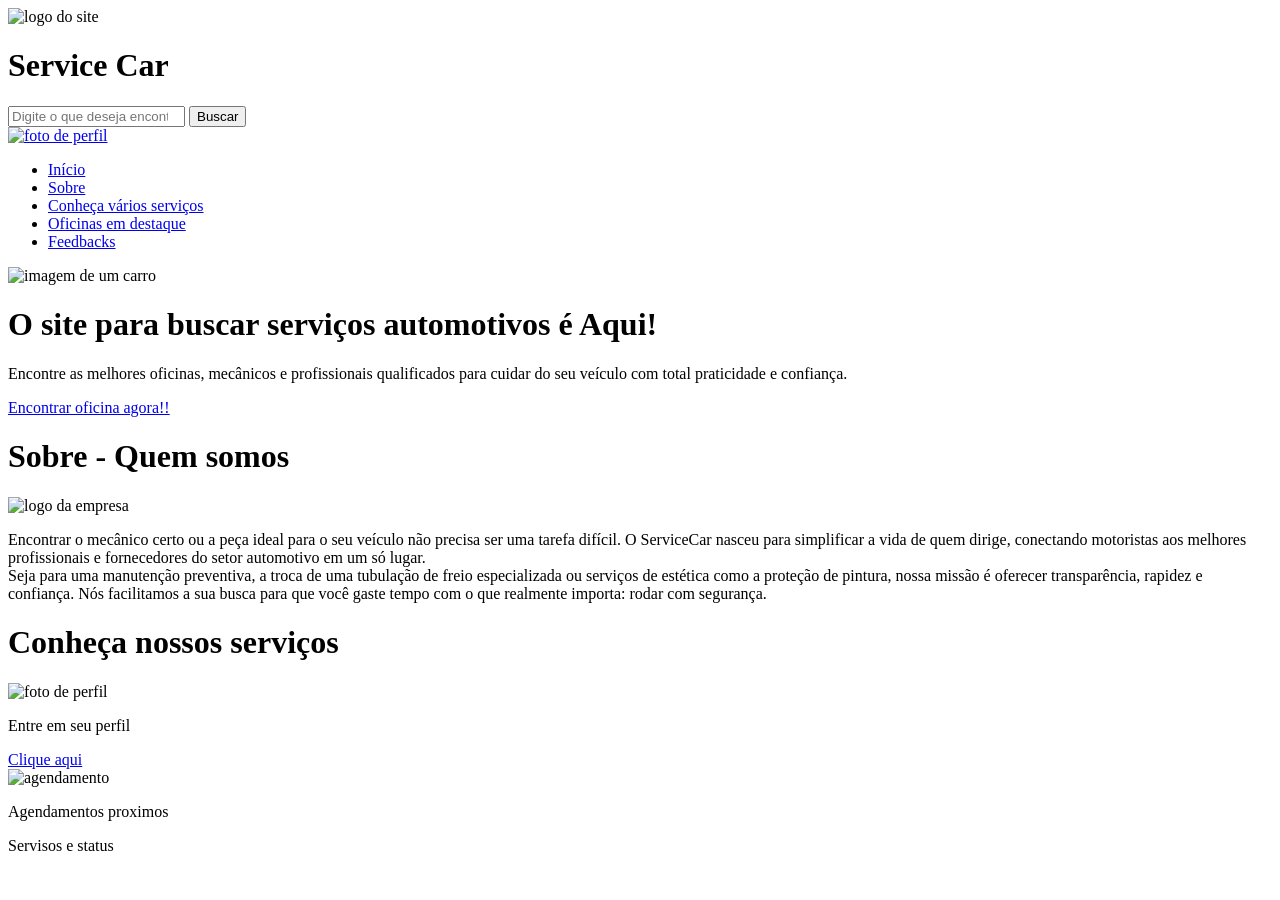
==== HTML/index.html @ d8a8ebe4 "organizei os arquivos em pastas css,html e js" ====
<!DOCTYPE html>
<html lang="en">
<head>
    <meta charset="UTF-8">
    <meta name="viewport" content="width=device-width, initial-scale=1.0">
    <title>Página inicial - Service Car</title>
    <link rel="stylesheet" href="syle.css">
</head>
<body>
    
    <header class="cabecalho">
        <img src="img_fred/logo_sc.png" alt="logo do site" class="logo-site">
        <h1>Service Car</h1>

        <div class="cabecalho_botoes">
            <form action="/buscar" method="get">
                <label for="pesquisa"></label>
                <input type="search" id="pesquisa" name="q" placeholder="Digite o que deseja encontrar">
                <button type="submit">Buscar</button>
            </form>

            <a href="dadoPessoal.html">
                <img src="img_fred/istockphoto-1495088043-612x612.jpg" alt="foto de perfil" class="foto-perfil">
            </a>
        </div>
    </header>

    <nav class="menus" aria-label="Navegação principal">
        <ul>
          <li><a href="#inicio">Início</a></li>
          <li><a href="#sobre">Sobre</a></li>
          <li><a href="#servicos">Conheça vários serviços</a></li>
          <li><a href="#oficinas-destaque">Oficinas em destaque</a></li>
          <li><a href="#feedbacks">Feedbacks</a></li>
        </ul>
    </nav>

    <div class="inicio">

       <div class="parte1">
            <img src="img_fred/images (4).jpg" alt="imagem de um carro">
       </div>

       <div class="titulos">
            <h1>O site para buscar serviços automotivos é Aqui!</h1>
            <p>Encontre as melhores oficinas, mecânicos e profissionais qualificados para cuidar do seu veículo com total praticidade e confiança.</p>

            <a href="pesquisar.html">Encontrar oficina agora!!</a>
       </div>

    </div>

    <main class="principal" id="sobre">
        
        <div class="sobre">
            <h1>Sobre - Quem somos</h1>

            <div class="_sobre">
                <img src="img_fred/logo_sc.png" alt="logo da empresa">

                <p>Encontrar o mecânico certo ou a peça ideal para o seu veículo não precisa ser uma tarefa difícil. O ServiceCar nasceu para simplificar a vida de quem dirige, conectando motoristas aos melhores profissionais e fornecedores do setor automotivo em um só lugar. <br>
                Seja para uma manutenção preventiva, a troca de uma tubulação de freio especializada ou serviços de estética como a proteção de pintura, nossa missão é oferecer transparência, rapidez e confiança. Nós facilitamos a sua busca para que você gaste tempo com o que realmente importa: rodar com segurança.
                </p>
            </div>
                
        </div>

        <div class="conheca_servisos" id="servicos">
            <h1>Conheça nossos serviços</h1>

            <div class="area_cliente_agendamentos">
                <article class="area_cliente">
                    <img src="img_fred/istockphoto-1495088043-612x612.jpg" alt="foto de perfil">
                    <p>Entre em seu perfil</p>
                    <a href="dadoPessoal.html">Clique aqui</a>
                </article>

                <article class="agendamentos_proximos">
                    <img src="img_fred/images_agendamento.png" alt="agendamento">
                    <P>Agendamentos proximos</P>


                </article>

                <article class="servisos_status">
                    <P>Servisos e status</P>
                </article>
            </div>
            

        </div>
        
    </main>

    
</body>
</html>
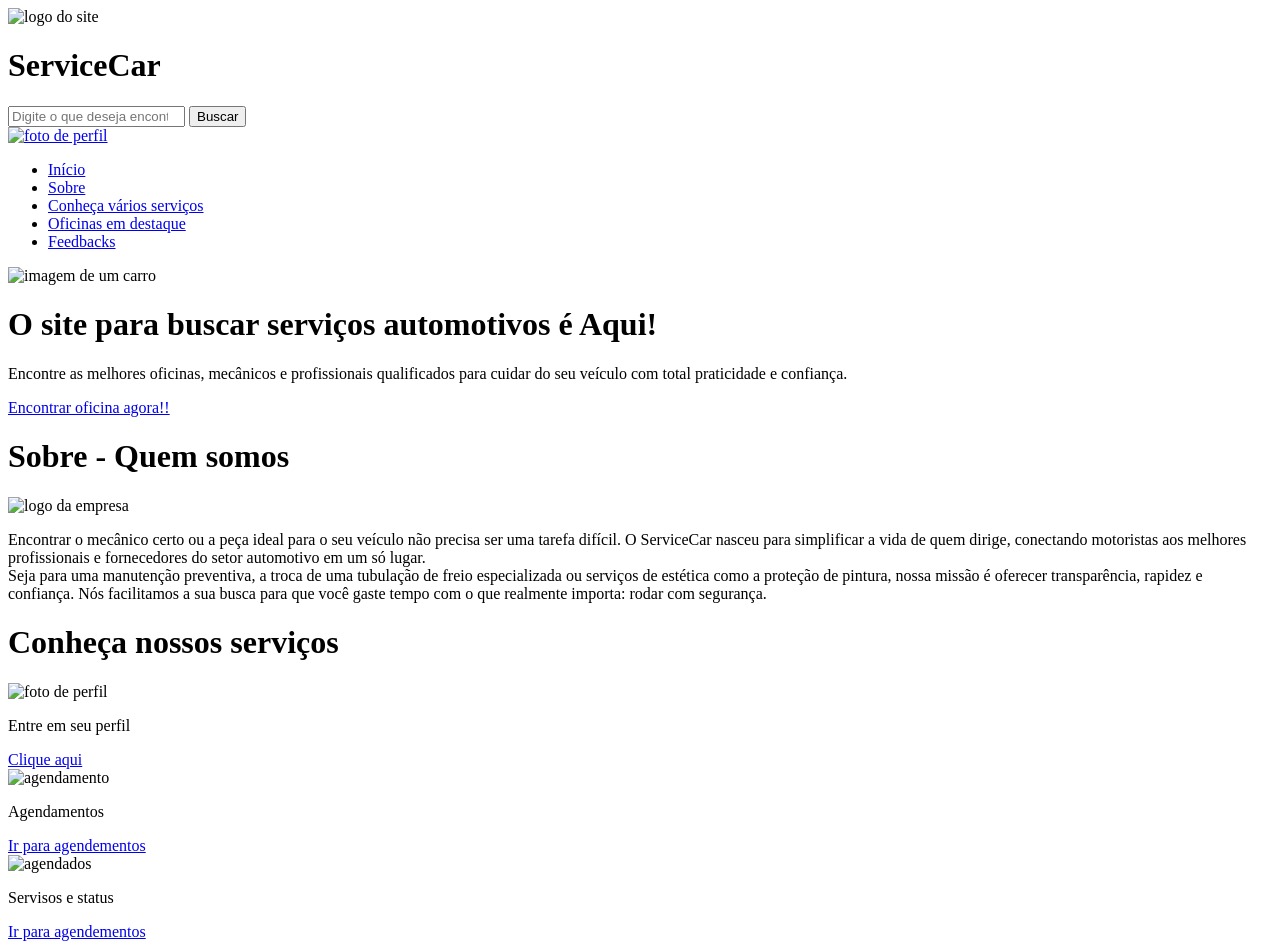
==== commit 2e3c8323: "Merge branch 'main' of https://github.com/servicecar-site/SERVICE_CAR_PROJETO_INTEGRADOR-" ====
--- a/HTML/index.html
+++ b/HTML/index.html
@@ -10,7 +10,7 @@
     
     <header class="cabecalho">
         <img src="img_fred/logo_sc.png" alt="logo do site" class="logo-site">
-        <h1>Service Car</h1>
+        <h1>ServiceCar</h1>
 
         <div class="cabecalho_botoes">
             <form action="/buscar" method="get">
@@ -77,13 +77,15 @@
 
                 <article class="agendamentos_proximos">
                     <img src="img_fred/images_agendamento.png" alt="agendamento">
-                    <P>Agendamentos proximos</P>
-
+                    <P>Agendamentos</P>
+                    <a href="https://gemini.google.com/app?hl=pt-BR">Ir para agendementos</a>
 
                 </article>
 
                 <article class="servisos_status">
+                    <img src="img_fred/images-mecanica.png" alt="agendados">
                     <P>Servisos e status</P>
+                    <a href="https://gemini.google.com/app?hl=pt-BR">Ir para agendementos</a>
                 </article>
             </div>
             
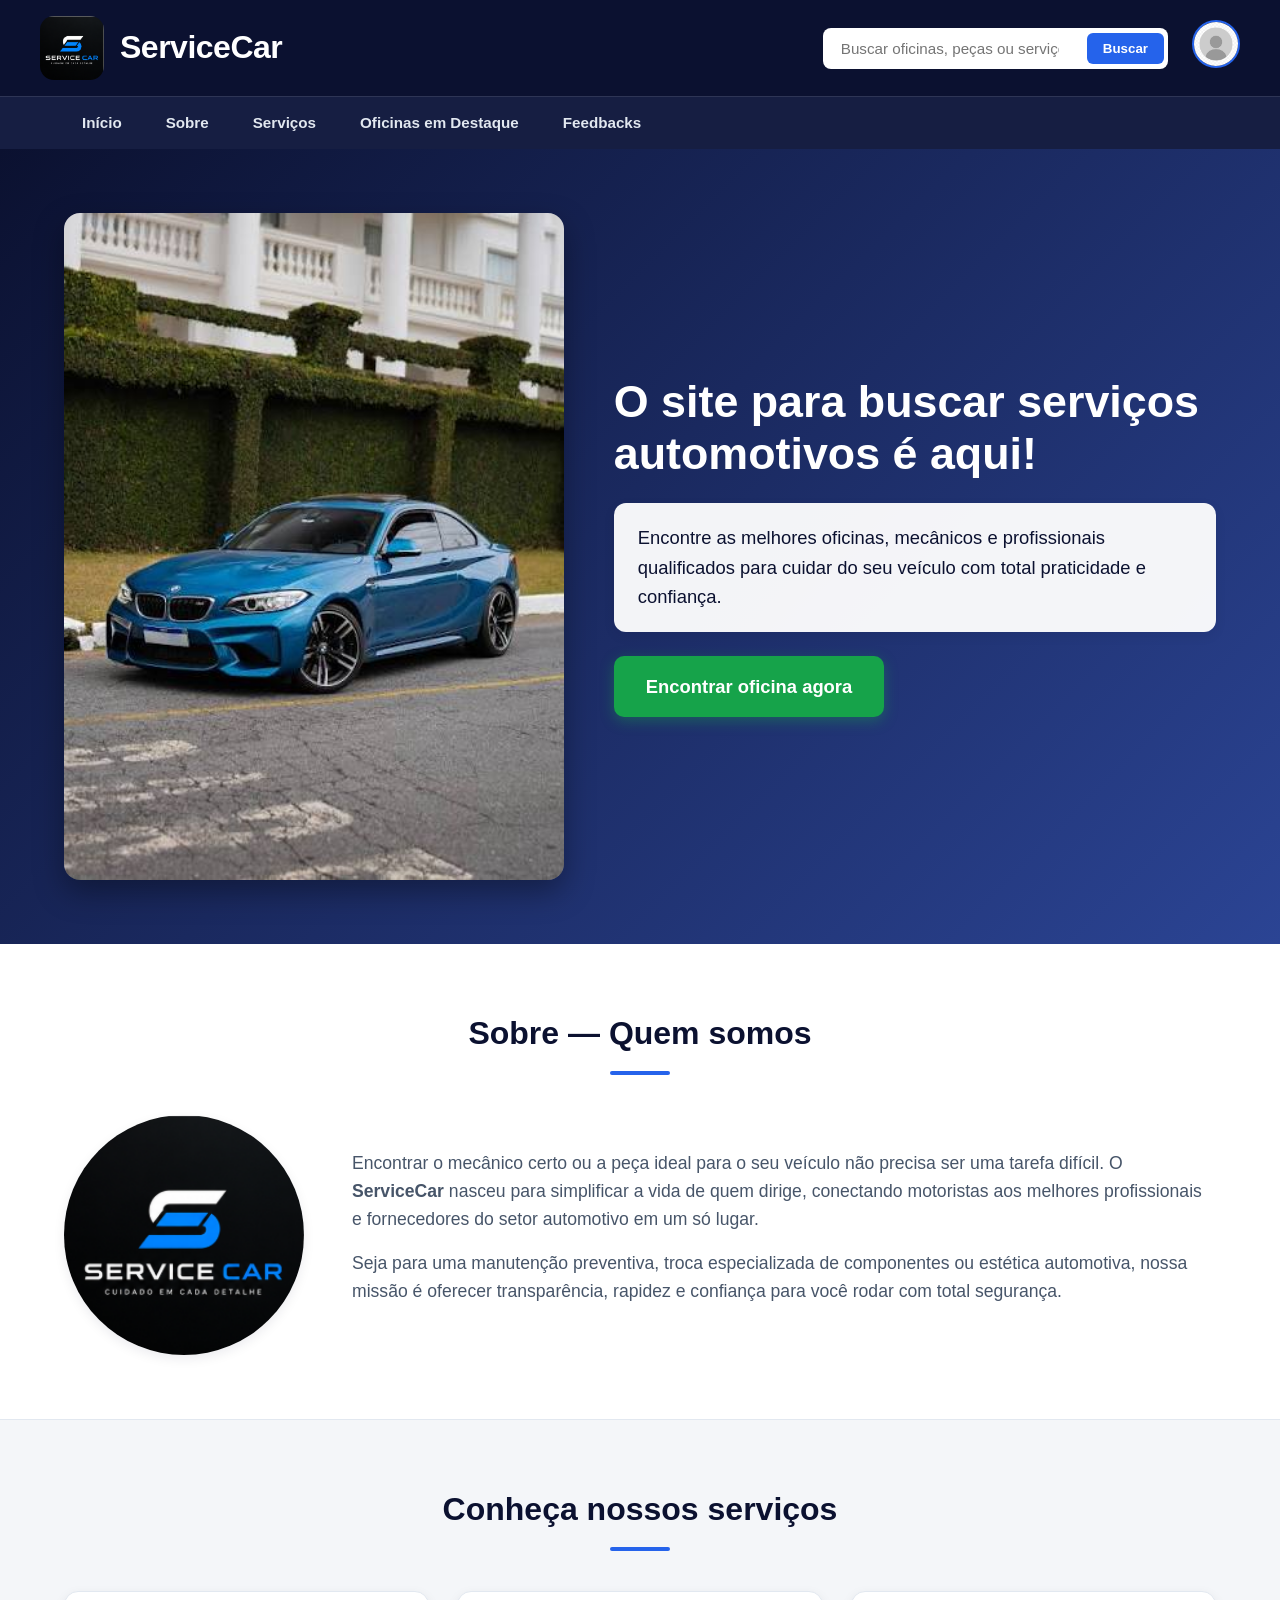
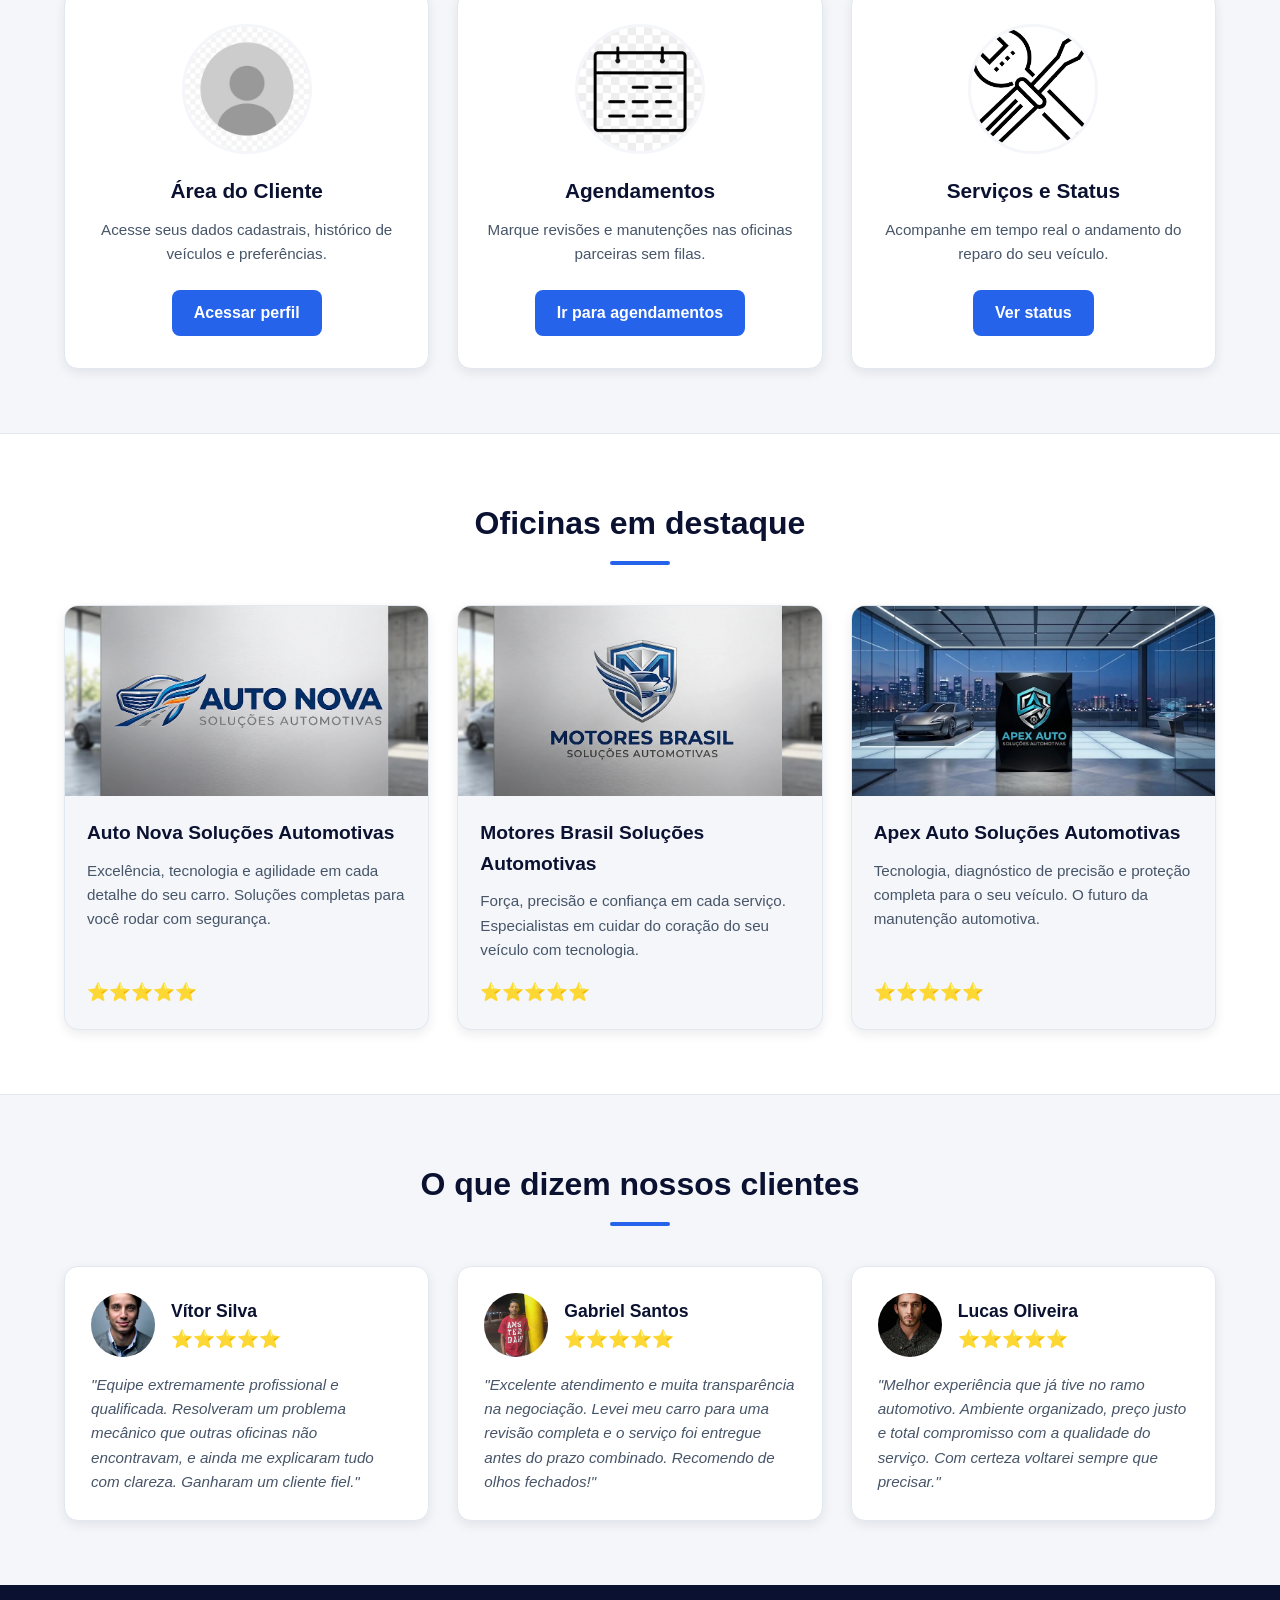
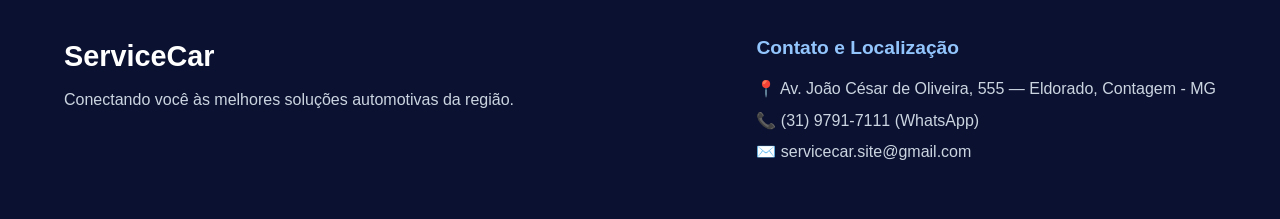
==== commit f9369f79: "ttt eee" ====
--- a/HTML/index.html
+++ b/HTML/index.html
@@ -4,96 +4,188 @@
     <meta charset="UTF-8">
     <meta name="viewport" content="width=device-width, initial-scale=1.0">
     <title>Página inicial - Service Car</title>
-    <link rel="stylesheet" href="syle.css">
+    <link rel="stylesheet" href="../CSS/syle.css">
 </head>
 <body>
-    
+
     <header class="cabecalho">
-        <img src="img_fred/logo_sc.png" alt="logo do site" class="logo-site">
-        <h1>ServiceCar</h1>
+        <div class="marca">
+            <img src="../img_fred/logo_sc.png" alt="Logo ServiceCar" class="logo-site">
+            <h1>ServiceCar</h1>
+        </div>
 
         <div class="cabecalho_botoes">
-            <form action="/buscar" method="get">
-                <label for="pesquisa"></label>
-                <input type="search" id="pesquisa" name="q" placeholder="Digite o que deseja encontrar">
+            <form action="/buscar" method="get" class="barra-pesquisa">
+                <input type="search" id="pesquisa" name="q" placeholder="Buscar oficinas, peças ou serviços..." aria-label="Pesquisar">
                 <button type="submit">Buscar</button>
             </form>
 
-            <a href="dadoPessoal.html">
-                <img src="img_fred/istockphoto-1495088043-612x612.jpg" alt="foto de perfil" class="foto-perfil">
+            <a href="dadoPessoal.html" class="link-perfil" title="Meu Perfil">
+                <img src="../img_fred/istockphoto-1495088043-612x612.jpg" alt="Foto de perfil" class="foto-perfil">
             </a>
         </div>
     </header>
 
     <nav class="menus" aria-label="Navegação principal">
         <ul>
-          <li><a href="#inicio">Início</a></li>
-          <li><a href="#sobre">Sobre</a></li>
-          <li><a href="#servicos">Conheça vários serviços</a></li>
-          <li><a href="#oficinas-destaque">Oficinas em destaque</a></li>
-          <li><a href="#feedbacks">Feedbacks</a></li>
+            <li><a href="#inicio">Início</a></li>
+            <li><a href="#sobre">Sobre</a></li>
+            <li><a href="#servicos">Serviços</a></li>
+            <li><a href="#oficinas-destaque">Oficinas em Destaque</a></li>
+            <li><a href="#feedbacks">Feedbacks</a></li>
         </ul>
     </nav>
 
-    <div class="inicio">
+    <section class="inicio" id="inicio">
+        <div class="container hero-grid">
+            <div class="parte1">
+                <img src="../img_fred/images (4).jpg" alt="Veículo em manutenção automotiva">
+            </div>
 
-       <div class="parte1">
-            <img src="img_fred/images (4).jpg" alt="imagem de um carro">
-       </div>
+            <div class="titulos">
+                <h1>O site para buscar serviços automotivos é aqui!</h1>
+                <p>Encontre as melhores oficinas, mecânicos e profissionais qualificados para cuidar do seu veículo com total praticidade e confiança.</p>
+                <a href="pesquisar.html" class="btn-destaque">Encontrar oficina agora</a>
+            </div>
+        </div>
+    </section>
 
-       <div class="titulos">
-            <h1>O site para buscar serviços automotivos é Aqui!</h1>
-            <p>Encontre as melhores oficinas, mecânicos e profissionais qualificados para cuidar do seu veículo com total praticidade e confiança.</p>
+    <main class="principal">
 
-            <a href="pesquisar.html">Encontrar oficina agora!!</a>
-       </div>
+        <section class="sobre" id="sobre">
+            <div class="container">
+                <h2 class="titulo-secao">Sobre — Quem somos</h2>
+                <div class="_sobre">
+                    <img src="../img_fred/logo_sc.png" alt="Logo da empresa ServiceCar">
+                    <div class="texto-sobre">
+                        <p>Encontrar o mecânico certo ou a peça ideal para o seu veículo não precisa ser uma tarefa difícil. O <strong>ServiceCar</strong> nasceu para simplificar a vida de quem dirige, conectando motoristas aos melhores profissionais e fornecedores do setor automotivo em um só lugar.</p>
+                        <p>Seja para uma manutenção preventiva, troca especializada de componentes ou estética automotiva, nossa missão é oferecer transparência, rapidez e confiança para você rodar com total segurança.</p>
+                    </div>
+                </div>
+            </div>
+        </section>
 
-    </div>
+        <section class="secao-servicos" id="servicos">
+            <div class="container">
+                <h2 class="titulo-secao">Conheça nossos serviços</h2>
 
-    <main class="principal" id="sobre">
-        
-        <div class="sobre">
-            <h1>Sobre - Quem somos</h1>
+                <div class="grid-cards">
+                    <article class="card-servico">
+                        <img src="../img_fred/istockphoto-1495088043-612x612.jpg" alt="Área do cliente">
+                        <h3>Área do Cliente</h3>
+                        <p>Acesse seus dados cadastrais, histórico de veículos e preferências.</p>
+                        <a href="dadoPessoal.html" class="btn-card">Acessar perfil</a>
+                    </article>
 
-            <div class="_sobre">
-                <img src="img_fred/logo_sc.png" alt="logo da empresa">
+                    <article class="card-servico">
+                        <img src="../img_fred/c8202f4c801b9dfe9882459008bb95ba.jpg" alt="Agendamentos">
+                        <h3>Agendamentos</h3>
+                        <p>Marque revisões e manutenções nas oficinas parceiras sem filas.</p>
+                        <a href="#" class="btn-card">Ir para agendamentos</a>
+                    </article>
 
-                <p>Encontrar o mecânico certo ou a peça ideal para o seu veículo não precisa ser uma tarefa difícil. O ServiceCar nasceu para simplificar a vida de quem dirige, conectando motoristas aos melhores profissionais e fornecedores do setor automotivo em um só lugar. <br>
-                Seja para uma manutenção preventiva, a troca de uma tubulação de freio especializada ou serviços de estética como a proteção de pintura, nossa missão é oferecer transparência, rapidez e confiança. Nós facilitamos a sua busca para que você gaste tempo com o que realmente importa: rodar com segurança.
-                </p>
+                    <article class="card-servico">
+                        <img src="../img_fred/images-mecanica.png" alt="Serviços e status">
+                        <h3>Serviços e Status</h3>
+                        <p>Acompanhe em tempo real o andamento do reparo do seu veículo.</p>
+                        <a href="#" class="btn-card">Ver status</a>
+                    </article>
+                </div>
             </div>
-                
-        </div>
+        </section>
 
-        <div class="conheca_servisos" id="servicos">
-            <h1>Conheça nossos serviços</h1>
+        <section class="oficinas_em_destaque" id="oficinas-destaque">
+            <div class="container">
+                <h2 class="titulo-secao">Oficinas em destaque</h2>
 
-            <div class="area_cliente_agendamentos">
-                <article class="area_cliente">
-                    <img src="img_fred/istockphoto-1495088043-612x612.jpg" alt="foto de perfil">
-                    <p>Entre em seu perfil</p>
-                    <a href="dadoPessoal.html">Clique aqui</a>
-                </article>
+                <div class="grid-cards">
+                    <article class="card-horizontal">
+                        <img src="../img_fred/watermarked_img_15096343678859387512.webp" alt="Auto Nova Soluções Automotivas">
+                        <div class="descricao">
+                            <h3>Auto Nova Soluções Automotivas</h3>
+                            <p>Excelência, tecnologia e agilidade em cada detalhe do seu carro. Soluções completas para você rodar com segurança.</p>
+                            <span class="estrelas">⭐⭐⭐⭐⭐</span>
+                        </div>
+                    </article>
 
-                <article class="agendamentos_proximos">
-                    <img src="img_fred/images_agendamento.png" alt="agendamento">
-                    <P>Agendamentos</P>
-                    <a href="https://gemini.google.com/app?hl=pt-BR">Ir para agendementos</a>
+                    <article class="card-horizontal">
+                        <img src="../img_fred/watermarked_img_5212663018488774604.webp" alt="Motores Brasil Soluções Automotivas">
+                        <div class="descricao">
+                            <h3>Motores Brasil Soluções Automotivas</h3>
+                            <p>Força, precisão e confiança em cada serviço. Especialistas em cuidar do coração do seu veículo com tecnologia.</p>
+                            <span class="estrelas">⭐⭐⭐⭐⭐</span>
+                        </div>
+                    </article>
 
-                </article>
+                    <article class="card-horizontal">
+                        <img src="../img_fred/be7b7671-280a-4968-921b-008778374cc3.webp" alt="Apex Auto Soluções Automotivas">
+                        <div class="descricao">
+                            <h3>Apex Auto Soluções Automotivas</h3>
+                            <p>Tecnologia, diagnóstico de precisão e proteção completa para o seu veículo. O futuro da manutenção automotiva.</p>
+                            <span class="estrelas">⭐⭐⭐⭐⭐</span>
+                        </div>
+                    </article>
+                </div>
+            </div>
+        </section>
 
-                <article class="servisos_status">
-                    <img src="img_fred/images-mecanica.png" alt="agendados">
-                    <P>Servisos e status</P>
-                    <a href="https://gemini.google.com/app?hl=pt-BR">Ir para agendementos</a>
-                </article>
+        <section class="secao-feedbacks" id="feedbacks">
+            <div class="container">
+                <h2 class="titulo-secao">O que dizem nossos clientes</h2>
+
+                <div class="grid-cards">
+                    <article class="card-feedback">
+                        <div class="cliente-info">
+                            <img src="../img_fred/photo-1500648767791-00dcc994a43e.avif" alt="Foto de Vítor Silva">
+                            <div>
+                                <h3>Vítor Silva</h3>
+                                <span class="estrelas">⭐⭐⭐⭐⭐</span>
+                            </div>
+                        </div>
+                        <p>"Equipe extremamente profissional e qualificada. Resolveram um problema mecânico que outras oficinas não encontravam, e ainda me explicaram tudo com clareza. Ganharam um cliente fiel."</p>
+                    </article>
+
+                    <article class="card-feedback">
+                        <div class="cliente-info">
+                            <img src="../img_fred/gabriel.jpg" alt="Foto de Gabriel Santos">
+                            <div>
+                                <h3>Gabriel Santos</h3>
+                                <span class="estrelas">⭐⭐⭐⭐⭐</span>
+                            </div>
+                        </div>
+                        <p>"Excelente atendimento e muita transparência na negociação. Levei meu carro para uma revisão completa e o serviço foi entregue antes do prazo combinado. Recomendo de olhos fechados!"</p>
+                    </article>
+
+                    <article class="card-feedback">
+                        <div class="cliente-info">
+                            <img src="../img_fred/photo-1506794778202-cad84cf45f1d.avif" alt="Foto de Lucas Oliveira">
+                            <div>
+                                <h3>Lucas Oliveira</h3>
+                                <span class="estrelas">⭐⭐⭐⭐⭐</span>
+                            </div>
+                        </div>
+                        <p>"Melhor experiência que já tive no ramo automotivo. Ambiente organizado, preço justo e total compromisso com a qualidade do serviço. Com certeza voltarei sempre que precisar."</p>
+                    </article>
+                </div>
             </div>
-            
+        </section>
 
-        </div>
-        
     </main>
 
-    
+    <footer class="rodape">
+        <div class="container rodape-conteudo">
+            <div>
+                <h2>ServiceCar</h2>
+                <p>Conectando você às melhores soluções automotivas da região.</p>
+            </div>
+            <div class="contato-info">
+                <h3>Contato e Localização</h3>
+                <p>📍 Av. João César de Oliveira, 555 — Eldorado, Contagem - MG</p>
+                <p>📞 (31) 9791-7111 (WhatsApp)</p>
+                <p>✉️ servicecar.site@gmail.com</p>
+            </div>
+        </div>
+    </footer>
+
 </body>
 </html>
--- a/CSS/syle.css
+++ b/CSS/syle.css
@@ -0,0 +1,474 @@
+
+/*++++++++++++++++++++++++++++++++++++++++++++++++++++++++++++*/
+/*=====esse e do frederico========*/
+/*=============================================================*/
+:root {
+    --azul-escuro: #0b1130;
+    --azul-medio: #1e3a8a;
+    --azul-destaque: #2563eb;
+    --verde-acao: #16a34a;
+    --verde-hover: #15803d;
+    --fundo-claro: #f4f6f9;
+    --branco: #ffffff;
+    --texto-principal: #1e293b;
+    --texto-secundario: #475569;
+    --borda-suave: #e2e8f0;
+    --sombra-card: 0 4px 12px rgba(11, 17, 48, 0.08);
+}
+
+* {
+    margin: 0;
+    padding: 0;
+    box-sizing: border-box;
+}
+
+html {
+    scroll-behavior: smooth;
+}
+
+body {
+    font-family: 'Segoe UI', Arial, Helvetica, sans-serif;
+    background-color: var(--fundo-claro);
+    color: var(--texto-principal);
+    line-height: 1.6;
+}
+
+.container {
+    max-width: 1200px;
+    margin: 0 auto;
+    padding: 0 24px;
+}
+
+/* --- CABEÇALHO --- */
+.cabecalho {
+    display: flex;
+    justify-content: space-between;
+    align-items: center;
+    background-color: var(--azul-escuro);
+    padding: 16px 40px;
+    color: var(--branco);
+    flex-wrap: wrap;
+    gap: 20px;
+}
+
+.marca {
+    display: flex;
+    align-items: center;
+    gap: 16px;
+}
+
+.logo-site {
+    width: 64px;
+    height: 64px;
+    object-fit: cover;
+    border-radius: 14px;
+}
+
+.cabecalho h1 {
+    font-size: 2rem;
+    letter-spacing: -0.5px;
+}
+
+.cabecalho_botoes {
+    display: flex;
+    align-items: center;
+    gap: 24px;
+}
+
+.barra-pesquisa {
+    display: flex;
+    align-items: center;
+    background: var(--branco);
+    border-radius: 8px;
+    overflow: hidden;
+    padding: 4px;
+}
+
+.barra-pesquisa input {
+    border: none;
+    outline: none;
+    padding: 8px 14px;
+    width: 260px;
+    font-size: 0.95rem;
+}
+
+.barra-pesquisa button {
+    background-color: var(--azul-destaque);
+    color: var(--branco);
+    border: none;
+    padding: 8px 16px;
+    border-radius: 6px;
+    font-weight: 600;
+    cursor: pointer;
+    transition: background 0.2s;
+}
+
+.barra-pesquisa button:hover {
+    background-color: var(--azul-medio);
+}
+
+.foto-perfil {
+    width: 48px;
+    height: 48px;
+    object-fit: cover;
+    border-radius: 50%;
+    border: 2px solid var(--azul-destaque);
+    transition: transform 0.2s;
+}
+
+.foto-perfil:hover {
+    transform: scale(1.06);
+}
+
+/* --- MENU DE NAVEGAÇÃO --- */
+.menus {
+    background-color: #161e42;
+    border-top: 1px solid rgba(255, 255, 255, 0.1);
+    position: sticky;
+    top: 0;
+    z-index: 100;
+}
+
+.menus ul {
+    max-width: 1200px;
+    margin: 0 auto;
+    padding: 0 24px;
+    display: flex;
+    list-style: none;
+    gap: 8px;
+    flex-wrap: wrap;
+}
+
+.menus a {
+    display: block;
+    color: #e2e8f0;
+    text-decoration: none;
+    font-weight: 600;
+    font-size: 0.95rem;
+    padding: 14px 18px;
+    transition: color 0.2s, background 0.2s;
+}
+
+.menus a:hover {
+    color: var(--branco);
+    background-color: rgba(255, 255, 255, 0.08);
+}
+
+/* --- BANNER PRINCIPAL (HERO) --- */
+.inicio {
+    background: linear-gradient(135deg, var(--azul-escuro) 0%, #2b4494 100%);
+    color: var(--branco);
+    padding: 64px 0;
+}
+
+.hero-grid {
+    display: flex;
+    align-items: center;
+    gap: 48px;
+}
+
+.parte1 {
+    flex: 1;
+}
+
+.parte1 img {
+    width: 100%;
+    max-width: 500px;
+    border-radius: 16px;
+    box-shadow: 0 12px 30px rgba(0, 0, 0, 0.35);
+    display: block;
+}
+
+.titulos {
+    flex: 1.2;
+    display: flex;
+    flex-direction: column;
+    align-items: flex-start;
+    gap: 24px;
+}
+
+.titulos h1 {
+    font-size: 2.8rem;
+    line-height: 1.15;
+    font-weight: 800;
+}
+
+.titulos p {
+    background-color: rgba(255, 255, 255, 0.95);
+    color: var(--azul-escuro);
+    font-size: 1.15rem;
+    font-weight: 500;
+    padding: 20px 24px;
+    border-radius: 12px;
+    box-shadow: var(--sombra-card);
+}
+
+.btn-destaque {
+    background-color: var(--verde-acao);
+    color: var(--branco);
+    text-decoration: none;
+    font-weight: 700;
+    font-size: 1.15rem;
+    padding: 16px 32px;
+    border-radius: 10px;
+    box-shadow: 0 4px 14px rgba(22, 163, 74, 0.4);
+    transition: background 0.2s, transform 0.2s;
+}
+
+.btn-destaque:hover {
+    background-color: var(--verde-hover);
+    transform: translateY(-2px);
+}
+
+/* --- SEÇÕES GERAIS --- */
+section {
+    padding: 64px 0;
+}
+
+.titulo-secao {
+    font-size: 2rem;
+    color: var(--azul-escuro);
+    text-align: center;
+    margin-bottom: 40px;
+    position: relative;
+}
+
+.titulo-secao::after {
+    content: "";
+    display: block;
+    width: 60px;
+    height: 4px;
+    background-color: var(--azul-destaque);
+    margin: 12px auto 0;
+    border-radius: 2px;
+}
+
+/* --- SOBRE --- */
+.sobre {
+    background-color: var(--branco);
+    border-bottom: 1px solid var(--borda-suave);
+}
+
+._sobre {
+    display: flex;
+    align-items: center;
+    gap: 48px;
+}
+
+._sobre img {
+    width: 240px;
+    height: 240px;
+    object-fit: cover;
+    border-radius: 50%;
+    box-shadow: var(--sombra-card);
+    flex-shrink: 0;
+}
+
+.texto-sobre p {
+    font-size: 1.1rem;
+    color: var(--texto-secundario);
+    margin-bottom: 16px;
+}
+
+/* --- GRID DE CARDS --- */
+.grid-cards {
+    display: grid;
+    grid-template-columns: repeat(auto-fit, minmax(300px, 1fr));
+    gap: 28px;
+}
+
+/* --- SERVIÇOS --- */
+.card-servico {
+    background-color: var(--branco);
+    border: 1px solid var(--borda-suave);
+    border-radius: 14px;
+    padding: 32px 24px;
+    text-align: center;
+    box-shadow: var(--sombra-card);
+    display: flex;
+    flex-direction: column;
+    align-items: center;
+    transition: transform 0.2s;
+}
+
+.card-servico:hover {
+    transform: translateY(-5px);
+}
+
+.card-servico img {
+    width: 130px;
+    height: 130px;
+    object-fit: cover;
+    border-radius: 50%;
+    margin-bottom: 20px;
+    border: 3px solid var(--fundo-claro);
+}
+
+.card-servico h3 {
+    font-size: 1.3rem;
+    color: var(--azul-escuro);
+    margin-bottom: 10px;
+}
+
+.card-servico p {
+    color: var(--texto-secundario);
+    font-size: 0.95rem;
+    margin-bottom: 24px;
+    flex-grow: 1;
+}
+
+.btn-card {
+    background-color: var(--azul-destaque);
+    color: var(--branco);
+    text-decoration: none;
+    font-weight: 600;
+    padding: 10px 22px;
+    border-radius: 8px;
+    transition: background 0.2s;
+}
+
+.btn-card:hover {
+    background-color: var(--azul-escuro);
+}
+
+/* --- OFICINAS EM DESTAQUE --- */
+.oficinas_em_destaque {
+    background-color: var(--branco);
+    border-top: 1px solid var(--borda-suave);
+    border-bottom: 1px solid var(--borda-suave);
+}
+
+.card-horizontal {
+    background-color: var(--fundo-claro);
+    border: 1px solid var(--borda-suave);
+    border-radius: 14px;
+    overflow: hidden;
+    display: flex;
+    flex-direction: column;
+    box-shadow: var(--sombra-card);
+    transition: transform 0.2s;
+}
+
+.card-horizontal:hover {
+    transform: translateY(-5px);
+}
+
+.card-horizontal img {
+    width: 100%;
+    height: 190px;
+    object-fit: cover;
+}
+
+.descricao {
+    padding: 22px;
+    display: flex;
+    flex-direction: column;
+    flex-grow: 1;
+}
+
+.descricao h3 {
+    font-size: 1.2rem;
+    color: var(--azul-escuro);
+    margin-bottom: 10px;
+}
+
+.descricao p {
+    font-size: 0.95rem;
+    color: var(--texto-secundario);
+    margin-bottom: 16px;
+    flex-grow: 1;
+}
+
+.estrelas {
+    font-size: 1.1rem;
+}
+
+/* --- FEEDBACKS --- */
+.card-feedback {
+    background-color: var(--branco);
+    border: 1px solid var(--borda-suave);
+    border-radius: 14px;
+    padding: 26px;
+    box-shadow: var(--sombra-card);
+}
+
+.cliente-info {
+    display: flex;
+    align-items: center;
+    gap: 16px;
+    margin-bottom: 16px;
+}
+
+.cliente-info img {
+    width: 64px;
+    height: 64px;
+    border-radius: 50%;
+    object-fit: cover;
+}
+
+.cliente-info h3 {
+    font-size: 1.1rem;
+    color: var(--azul-escuro);
+}
+
+.card-feedback p {
+    color: var(--texto-secundario);
+    font-style: italic;
+    font-size: 0.95rem;
+}
+
+/* --- RODAPÉ --- */
+.rodape {
+    background-color: var(--azul-escuro);
+    color: var(--branco);
+    padding: 48px 0;
+}
+
+.rodape-conteudo {
+    display: flex;
+    justify-content: space-between;
+    flex-wrap: wrap;
+    gap: 32px;
+}
+
+.rodape h2 {
+    font-size: 1.8rem;
+    margin-bottom: 8px;
+}
+
+.rodape h3 {
+    font-size: 1.2rem;
+    margin-bottom: 12px;
+    color: #93c5fd;
+}
+
+.rodape p {
+    color: #cbd5e1;
+    margin-bottom: 6px;
+}
+
+/* --- RESPONSIVIDADE (CELULARES E TABLETS) --- */
+@media (max-width: 850px) {
+    .hero-grid, ._sobre {
+        flex-direction: column;
+        text-align: center;
+    }
+
+    .titulos {
+        align-items: center;
+    }
+
+    .titulos h1 {
+        font-size: 2.1rem;
+    }
+
+    .cabecalho {
+        justify-content: center;
+    }
+
+    .barra-pesquisa input {
+        width: 180px;
+    }
+}
+
+
